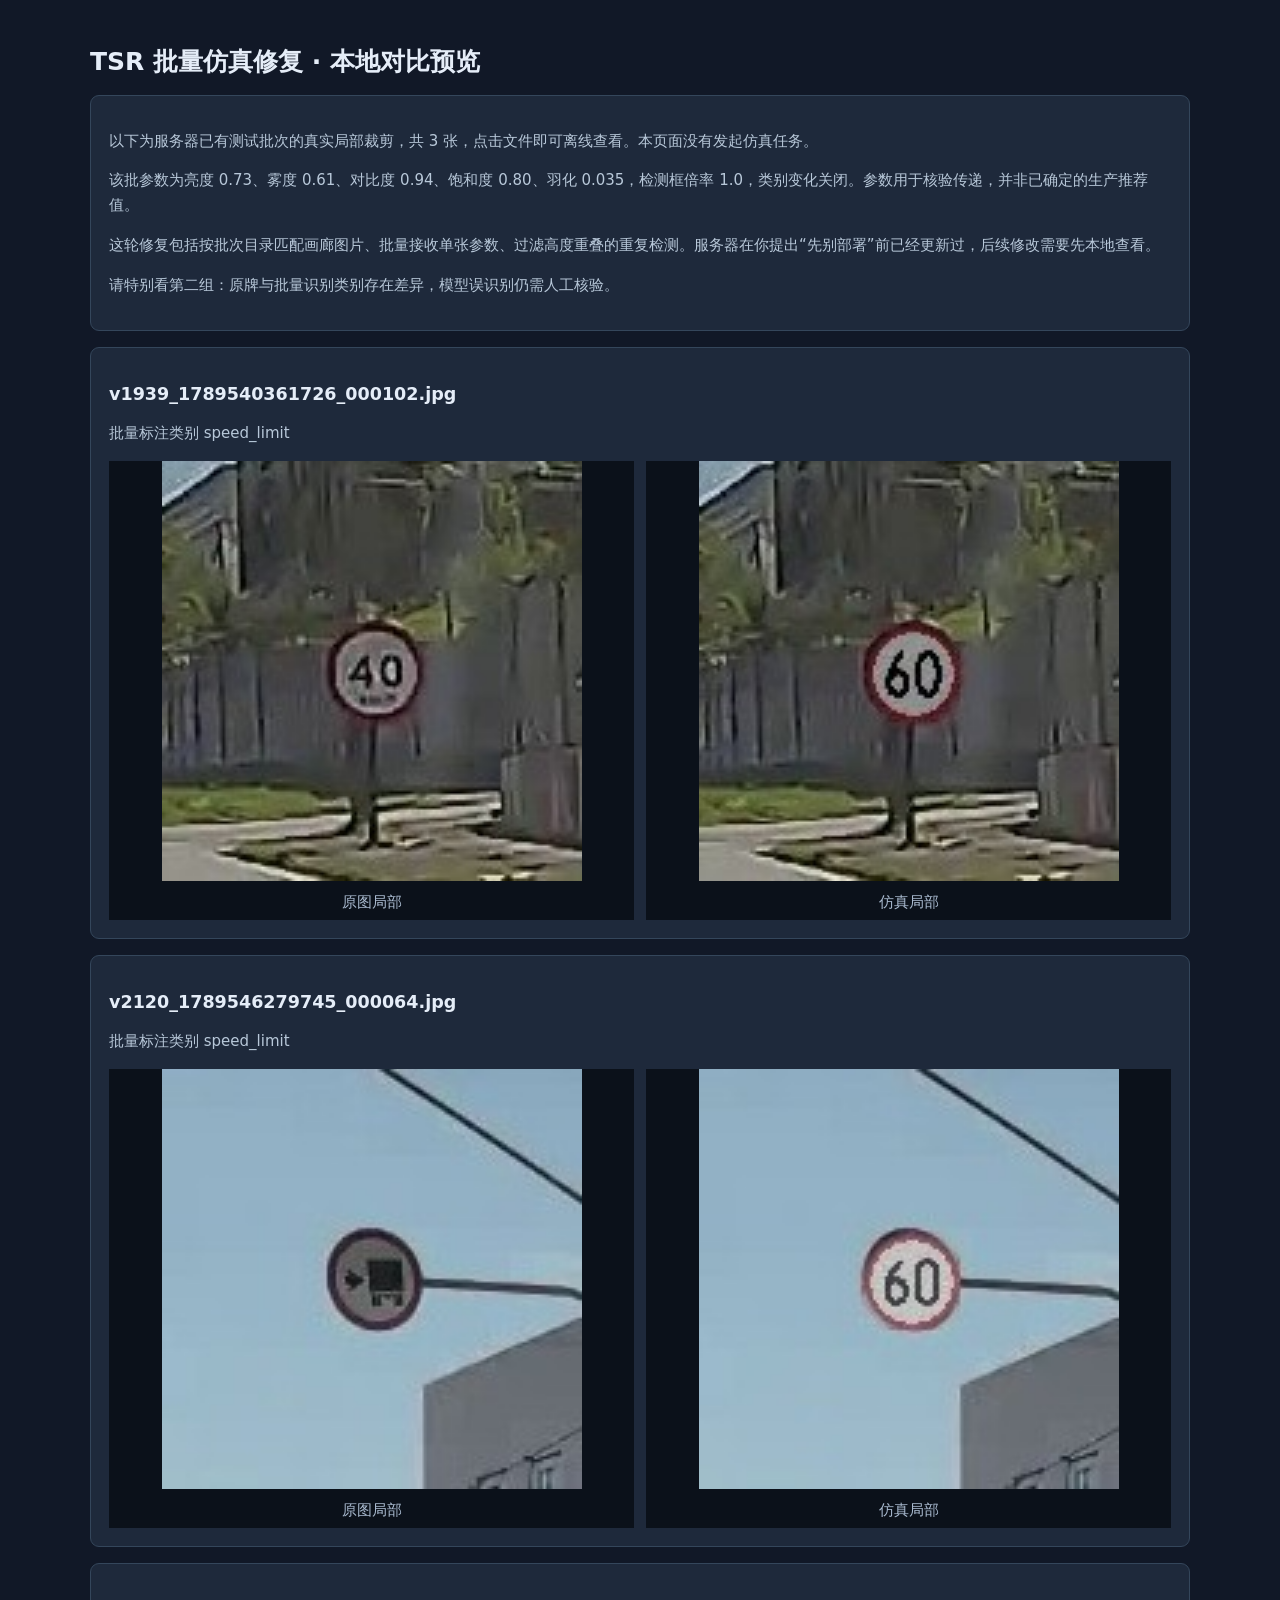
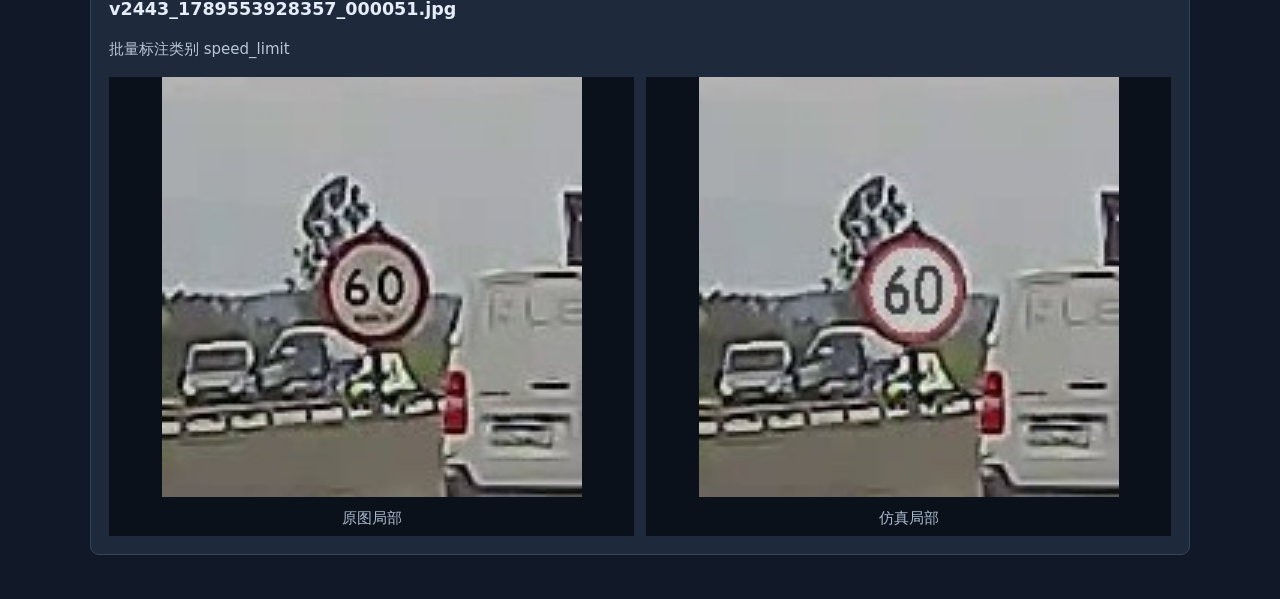
==== TSR批量仿真_本地对比预览.html @ d5512f15 "﻿借鉴 Gemini 方案：新增 degrade_v3，光度/模糊/噪点对齐全部升级 用户提供了 code_sim.py（Gemini 给的 TSR 仿真方案），逐条对照后采纳了 其中三个真正有改进价" ====
<!doctype html><html lang="zh-CN"><meta charset="utf-8"><meta name="viewport" content="width=device-width,initial-scale=1"><title>TSR 批量仿真修复 本地对比预览</title><style>body{margin:0;background:#111827;color:#e5edf8;font:15px system-ui}main{max-width:1100px;margin:auto;padding:28px}h1{font-size:25px}p{color:#b8c8d9;line-height:1.65}.notice,article{background:#1e293b;border:1px solid #34465b;border-radius:9px;padding:18px;margin:16px 0}.pair{display:grid;grid-template-columns:1fr 1fr;gap:12px}figure{margin:0;background:#0b111a;text-align:center}img{width:100%;max-height:420px;object-fit:contain;image-rendering:auto}figcaption{padding:8px;color:#aabbd0}@media(max-width:600px){.pair{grid-template-columns:1fr}}</style><main><h1>TSR 批量仿真修复 · 本地对比预览</h1><div class="notice"><p>以下为服务器已有测试批次的真实局部裁剪，共 3 张，点击文件即可离线查看。本页面没有发起仿真任务。</p><p>该批参数为亮度 0.73、雾度 0.61、对比度 0.94、饱和度 0.80、羽化 0.035，检测框倍率 1.0，类别变化关闭。参数用于核验传递，并非已确定的生产推荐值。</p><p>这轮修复包括按批次目录匹配画廊图片、批量接收单张参数、过滤高度重叠的重复检测。服务器在你提出“先别部署”前已经更新过，后续修改需要先本地查看。</p><p>请特别看第二组：原牌与批量识别类别存在差异，模型误识别仍需人工核验。</p></div><article><h3>v1939_1789540361726_000102.jpg</h3><p>批量标注类别 speed_limit</p><div class="pair"><figure><img src="[data-uri]" alt="原图局部"><figcaption>原图局部</figcaption></figure><figure><img src="[data-uri]" alt="仿真局部"><figcaption>仿真局部</figcaption></figure></div></article><article><h3>v2120_1789546279745_000064.jpg</h3><p>批量标注类别 speed_limit</p><div class="pair"><figure><img src="[data-uri]" alt="原图局部"><figcaption>原图局部</figcaption></figure><figure><img src="[data-uri]" alt="仿真局部"><figcaption>仿真局部</figcaption></figure></div></article><article><h3>v2443_1789553928357_000051.jpg</h3><p>批量标注类别 speed_limit</p><div class="pair"><figure><img src="[data-uri]" alt="原图局部"><figcaption>原图局部</figcaption></figure><figure><img src="[data-uri]" alt="仿真局部"><figcaption>仿真局部</figcaption></figure></div></article></main></html>
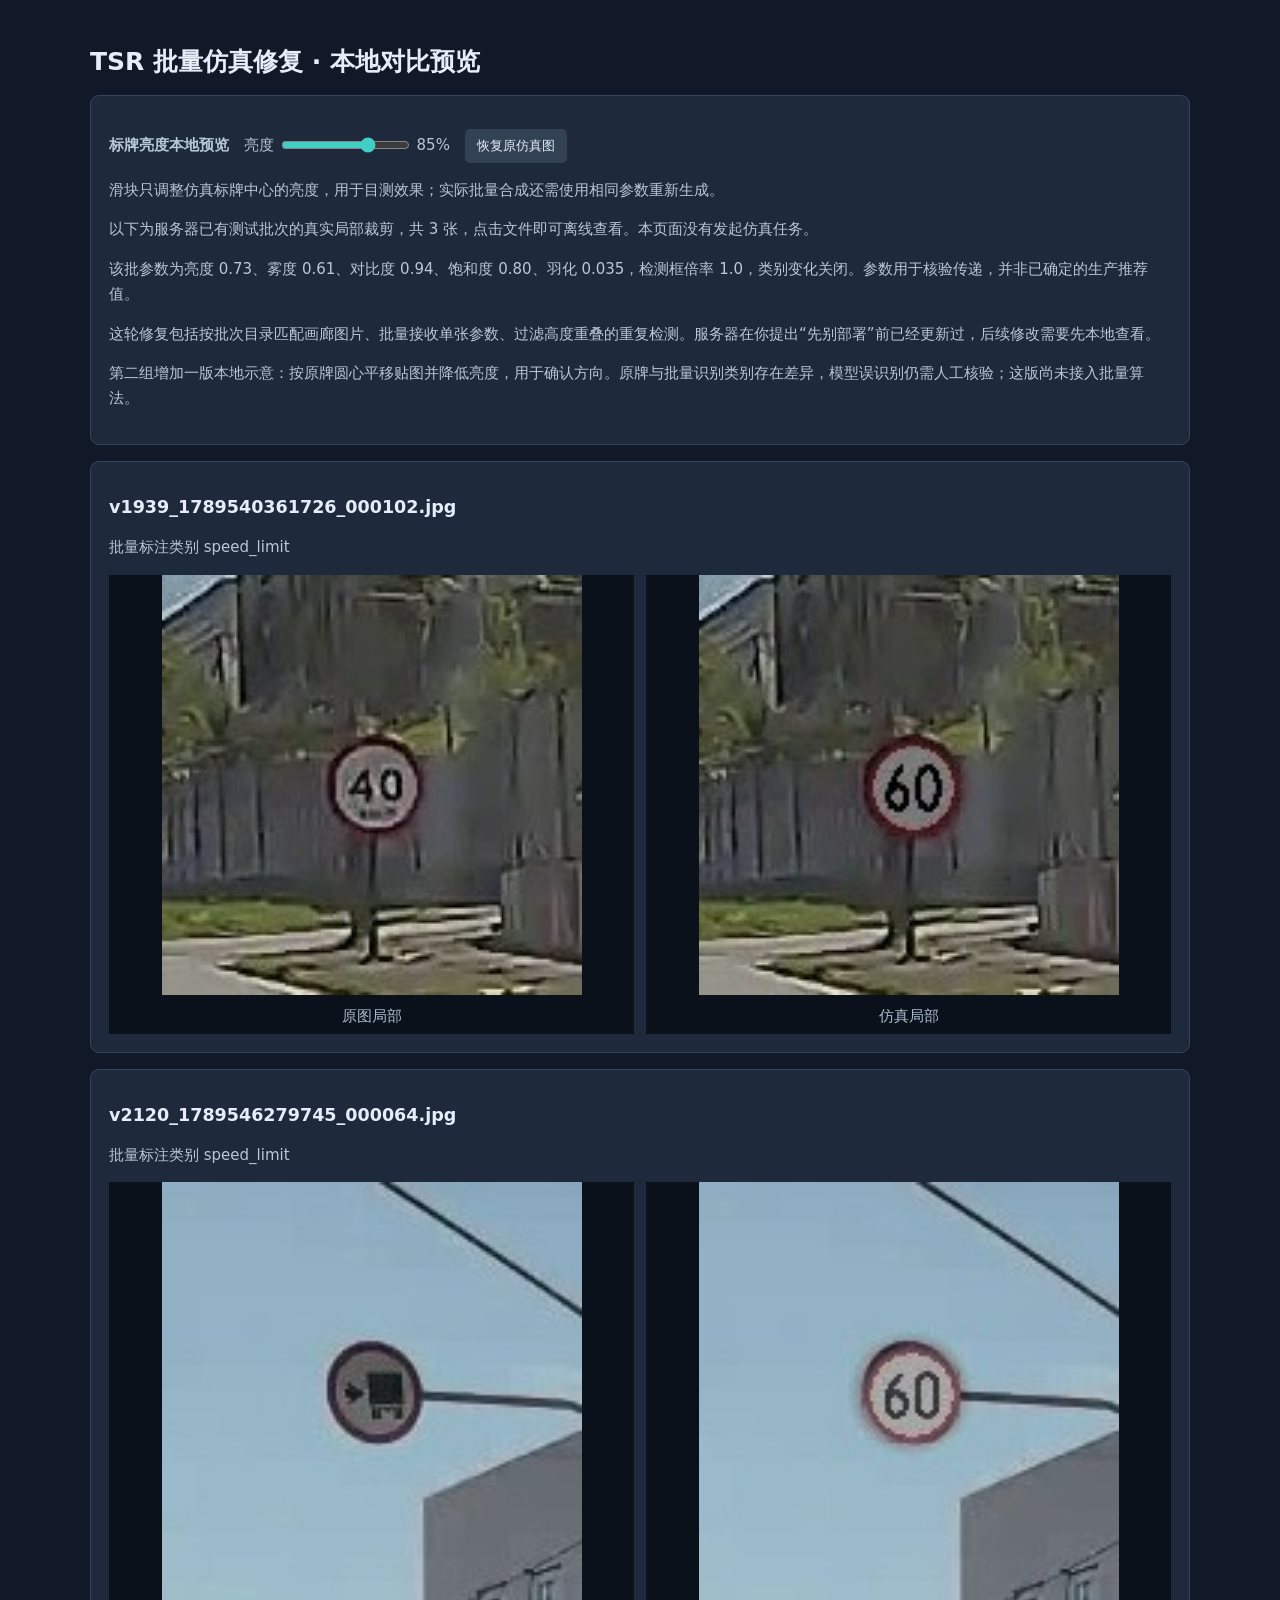
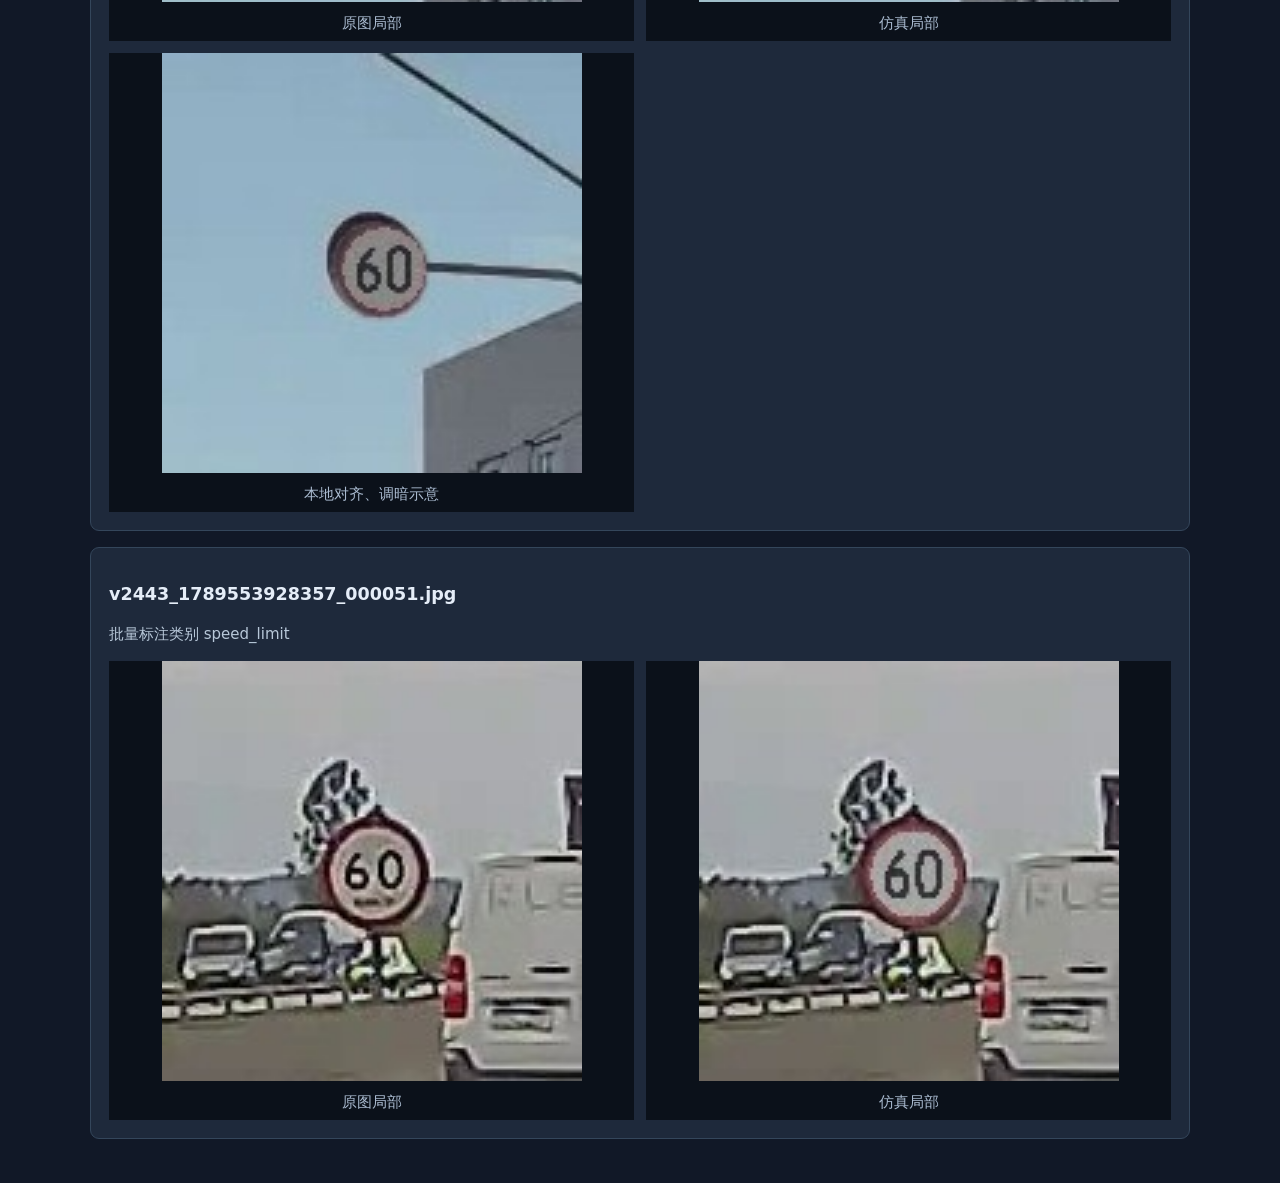
==== commit 3ad59288: "﻿新增 auto_qc.py：三道门控自动剔除穿帮样本 借鉴 code_sim.py 的 Auto-QC 思路，但做了两处适配：    原方案要 MobileSAM 输出的原牌 Mask —— 我们没" ====
--- a/TSR批量仿真_本地对比预览.html
+++ b/TSR批量仿真_本地对比预览.html
@@ -1 +1,38 @@
-<!doctype html><html lang="zh-CN"><meta charset="utf-8"><meta name="viewport" content="width=device-width,initial-scale=1"><title>TSR 批量仿真修复 本地对比预览</title><style>body{margin:0;background:#111827;color:#e5edf8;font:15px system-ui}main{max-width:1100px;margin:auto;padding:28px}h1{font-size:25px}p{color:#b8c8d9;line-height:1.65}.notice,article{background:#1e293b;border:1px solid #34465b;border-radius:9px;padding:18px;margin:16px 0}.pair{display:grid;grid-template-columns:1fr 1fr;gap:12px}figure{margin:0;background:#0b111a;text-align:center}img{width:100%;max-height:420px;object-fit:contain;image-rendering:auto}figcaption{padding:8px;color:#aabbd0}@media(max-width:600px){.pair{grid-template-columns:1fr}}</style><main><h1>TSR 批量仿真修复 · 本地对比预览</h1><div class="notice"><p>以下为服务器已有测试批次的真实局部裁剪，共 3 张，点击文件即可离线查看。本页面没有发起仿真任务。</p><p>该批参数为亮度 0.73、雾度 0.61、对比度 0.94、饱和度 0.80、羽化 0.035，检测框倍率 1.0，类别变化关闭。参数用于核验传递，并非已确定的生产推荐值。</p><p>这轮修复包括按批次目录匹配画廊图片、批量接收单张参数、过滤高度重叠的重复检测。服务器在你提出“先别部署”前已经更新过，后续修改需要先本地查看。</p><p>请特别看第二组：原牌与批量识别类别存在差异，模型误识别仍需人工核验。</p></div><article><h3>v1939_1789540361726_000102.jpg</h3><p>批量标注类别 speed_limit</p><div class="pair"><figure><img src="[data-uri]" alt="原图局部"><figcaption>原图局部</figcaption></figure><figure><img src="[data-uri]" alt="仿真局部"><figcaption>仿真局部</figcaption></figure></div></article><article><h3>v2120_1789546279745_000064.jpg</h3><p>批量标注类别 speed_limit</p><div class="pair"><figure><img src="[data-uri]" alt="原图局部"><figcaption>原图局部</figcaption></figure><figure><img src="[data-uri]" alt="仿真局部"><figcaption>仿真局部</figcaption></figure></div></article><article><h3>v2443_1789553928357_000051.jpg</h3><p>批量标注类别 speed_limit</p><div class="pair"><figure><img src="[data-uri]" alt="原图局部"><figcaption>原图局部</figcaption></figure><figure><img src="[data-uri]" alt="仿真局部"><figcaption>仿真局部</figcaption></figure></div></article></main></html>+<!doctype html><html lang="zh-CN"><meta charset="utf-8"><meta name="viewport" content="width=device-width,initial-scale=1"><title>TSR 批量仿真修复 本地对比预览</title><style>body{margin:0;background:#111827;color:#e5edf8;font:15px system-ui}main{max-width:1100px;margin:auto;padding:28px}h1{font-size:25px}p{color:#b8c8d9;line-height:1.65}.notice,article{background:#1e293b;border:1px solid #34465b;border-radius:9px;padding:18px;margin:16px 0}.pair{display:grid;grid-template-columns:1fr 1fr;gap:12px}figure{margin:0;background:#0b111a;text-align:center}img{width:100%;max-height:420px;object-fit:contain;image-rendering:auto}figcaption{padding:8px;color:#aabbd0}canvas{width:100%;max-height:420px;object-fit:contain}input{accent-color:#40cfc4;vertical-align:middle}button{background:#334155;color:#e5edf8;border:0;padding:8px 12px;border-radius:5px;cursor:pointer}@media(max-width:600px){.pair{grid-template-columns:1fr}}</style><main><h1>TSR 批量仿真修复 · 本地对比预览</h1><div class="notice"><p><strong>标牌亮度本地预览</strong>　<label>亮度 <input id="gain" type="range" min="0.5" max="1" value="0.85" step="0.01"> <span id="gainValue">85%</span></label>　<button id="reset" type="button">恢复原仿真图</button></p><p>滑块只调整仿真标牌中心的亮度，用于目测效果；实际批量合成还需使用相同参数重新生成。</p><p>以下为服务器已有测试批次的真实局部裁剪，共 3 张，点击文件即可离线查看。本页面没有发起仿真任务。</p><p>该批参数为亮度 0.73、雾度 0.61、对比度 0.94、饱和度 0.80、羽化 0.035，检测框倍率 1.0，类别变化关闭。参数用于核验传递，并非已确定的生产推荐值。</p><p>这轮修复包括按批次目录匹配画廊图片、批量接收单张参数、过滤高度重叠的重复检测。服务器在你提出“先别部署”前已经更新过，后续修改需要先本地查看。</p><p>第二组增加一版本地示意：按原牌圆心平移贴图并降低亮度，用于确认方向。原牌与批量识别类别存在差异，模型误识别仍需人工核验；这版尚未接入批量算法。</p></div><article><h3>v1939_1789540361726_000102.jpg</h3><p>批量标注类别 speed_limit</p><div class="pair"><figure><img src="[data-uri]" alt="原图局部"><figcaption>原图局部</figcaption></figure><figure><img src="[data-uri]" alt="仿真局部"><figcaption>仿真局部</figcaption></figure></div></article><article><h3>v2120_1789546279745_000064.jpg</h3><p>批量标注类别 speed_limit</p><div class="pair"><figure><img src="[data-uri]" alt="原图局部"><figcaption>原图局部</figcaption></figure><figure><img src="[data-uri]" alt="仿真局部"><figcaption>仿真局部</figcaption></figure><figure><img src="[data-uri]" alt="本地对齐调暗示意"><figcaption>本地对齐、调暗示意</figcaption></figure></div></article><article><h3>v2443_1789553928357_000051.jpg</h3><p>批量标注类别 speed_limit</p><div class="pair"><figure><img src="[data-uri]" alt="原图局部"><figcaption>原图局部</figcaption></figure><figure><img src="[data-uri]" alt="仿真局部"><figcaption>仿真局部</figcaption></figure></div></article></main><script>
+const slider=document.getElementById('gain');
+const value=document.getElementById('gainValue');
+const reset=document.getElementById('reset');
+const originalImages=[...document.querySelectorAll('figure:nth-child(2) img')];
+const views=originalImages.map((img)=>{
+  const canvas=document.createElement('canvas');
+  canvas.setAttribute('aria-label','调整亮度后的仿真标牌局部');
+  img.replaceWith(canvas);
+  return {img,canvas,original:null};
+});
+function prepare(view){
+  const {img,canvas}=view;
+  if(!img.naturalWidth)return;
+  canvas.width=img.naturalWidth;canvas.height=img.naturalHeight;
+  const ctx=canvas.getContext('2d',{willReadFrequently:true});
+  ctx.drawImage(img,0,0);view.original=ctx.getImageData(0,0,canvas.width,canvas.height);
+  render(view);
+}
+function render(view){
+  if(!view.original)return;
+  const {canvas,original}=view,ctx=canvas.getContext('2d');
+  const output=ctx.createImageData(canvas.width,canvas.height);output.data.set(original.data);
+  const factor=Number(slider.value),w=canvas.width,h=canvas.height;
+  // 裁剪以检测框中心为中心，标牌宽高约为裁剪边长的四分之一。
+  for(let y=0;y<h;y++)for(let x=0;x<w;x++){
+    const distance=Math.hypot((x-w/2)/(w*0.135),(y-h/2)/(h*0.135));
+    const weight=Math.max(0,Math.min(1,(1.12-distance)/0.20));
+    if(!weight)continue;
+    const i=(y*w+x)*4,scale=1-(1-factor)*weight;
+    output.data[i]*=scale;output.data[i+1]*=scale;output.data[i+2]*=scale;
+  }
+  ctx.putImageData(output,0,0);
+}
+slider.addEventListener('input',()=>{value.textContent=Math.round(Number(slider.value)*100)+'%';views.forEach(render)});
+reset.addEventListener('click',()=>{slider.value='1';slider.dispatchEvent(new Event('input'))});
+views.forEach(view=>{if(view.img.complete)prepare(view);else view.img.addEventListener('load',()=>prepare(view),{once:true})});
+</script></html>
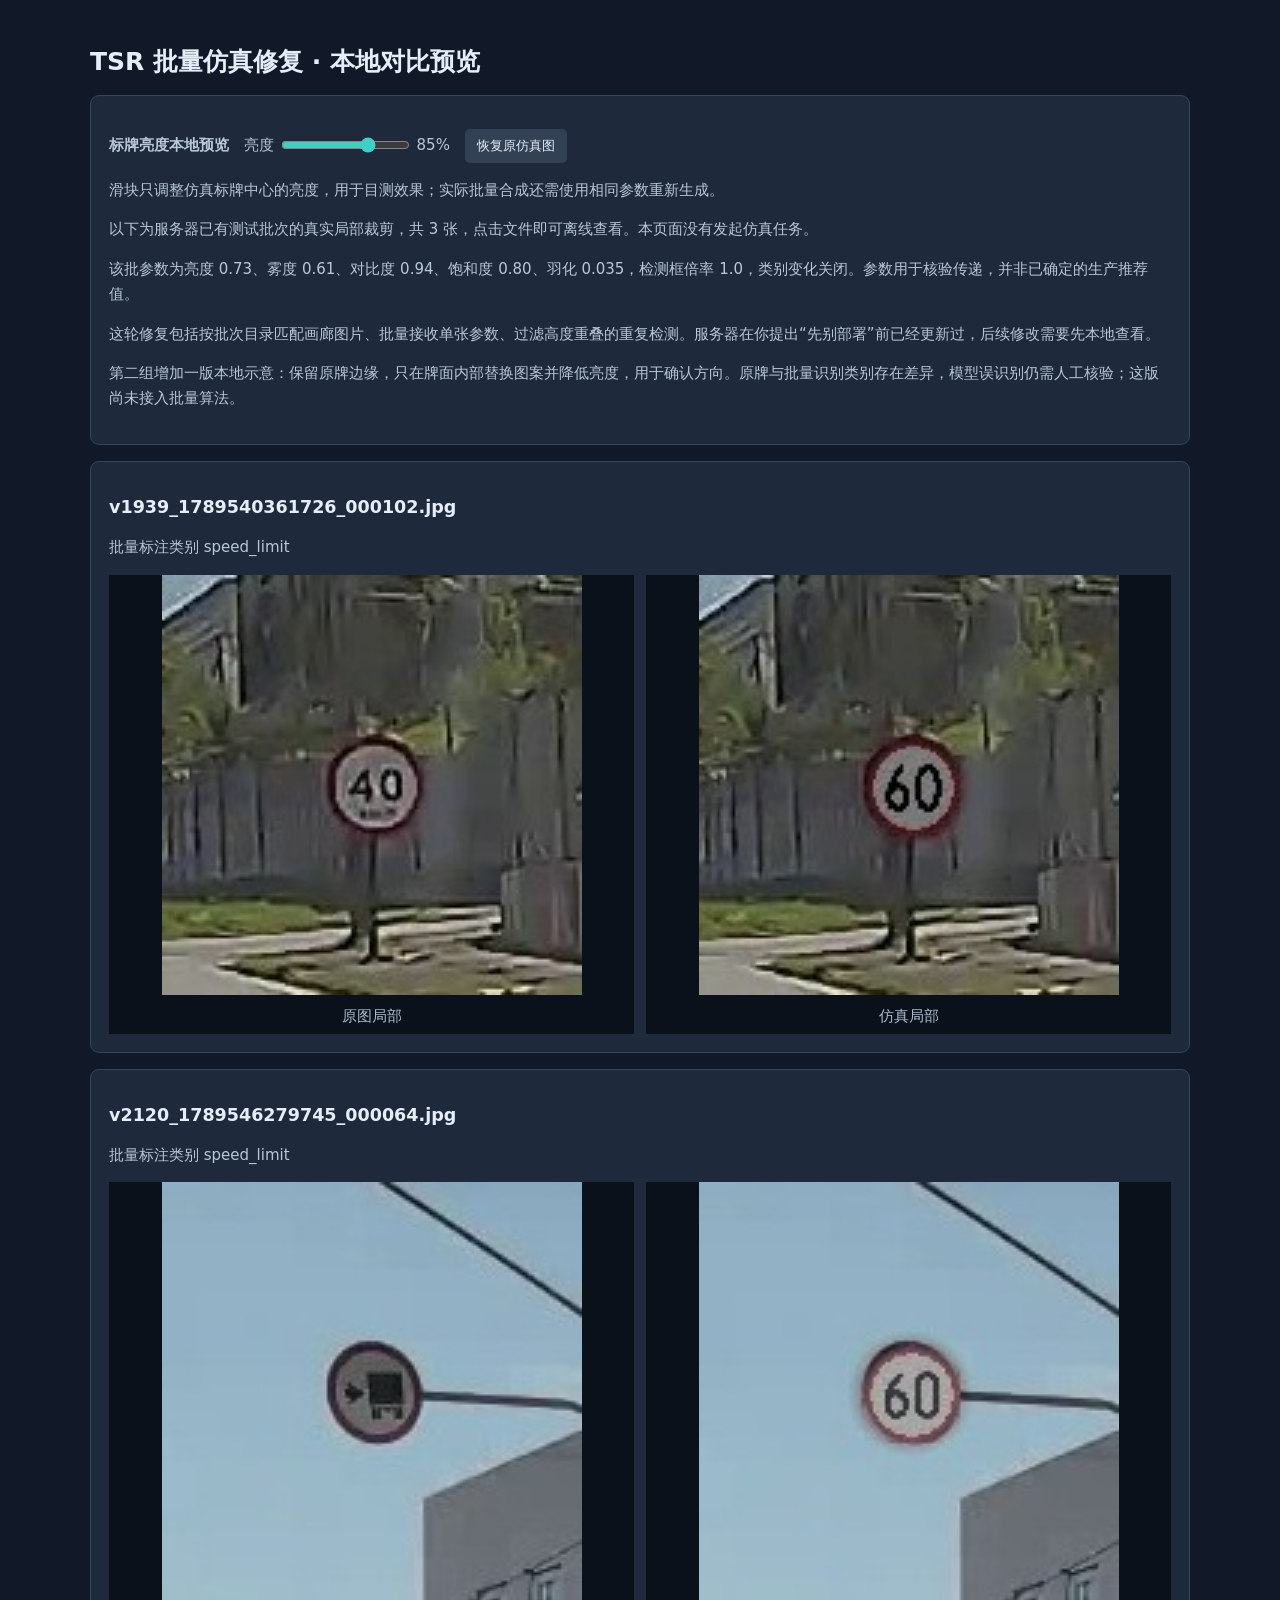
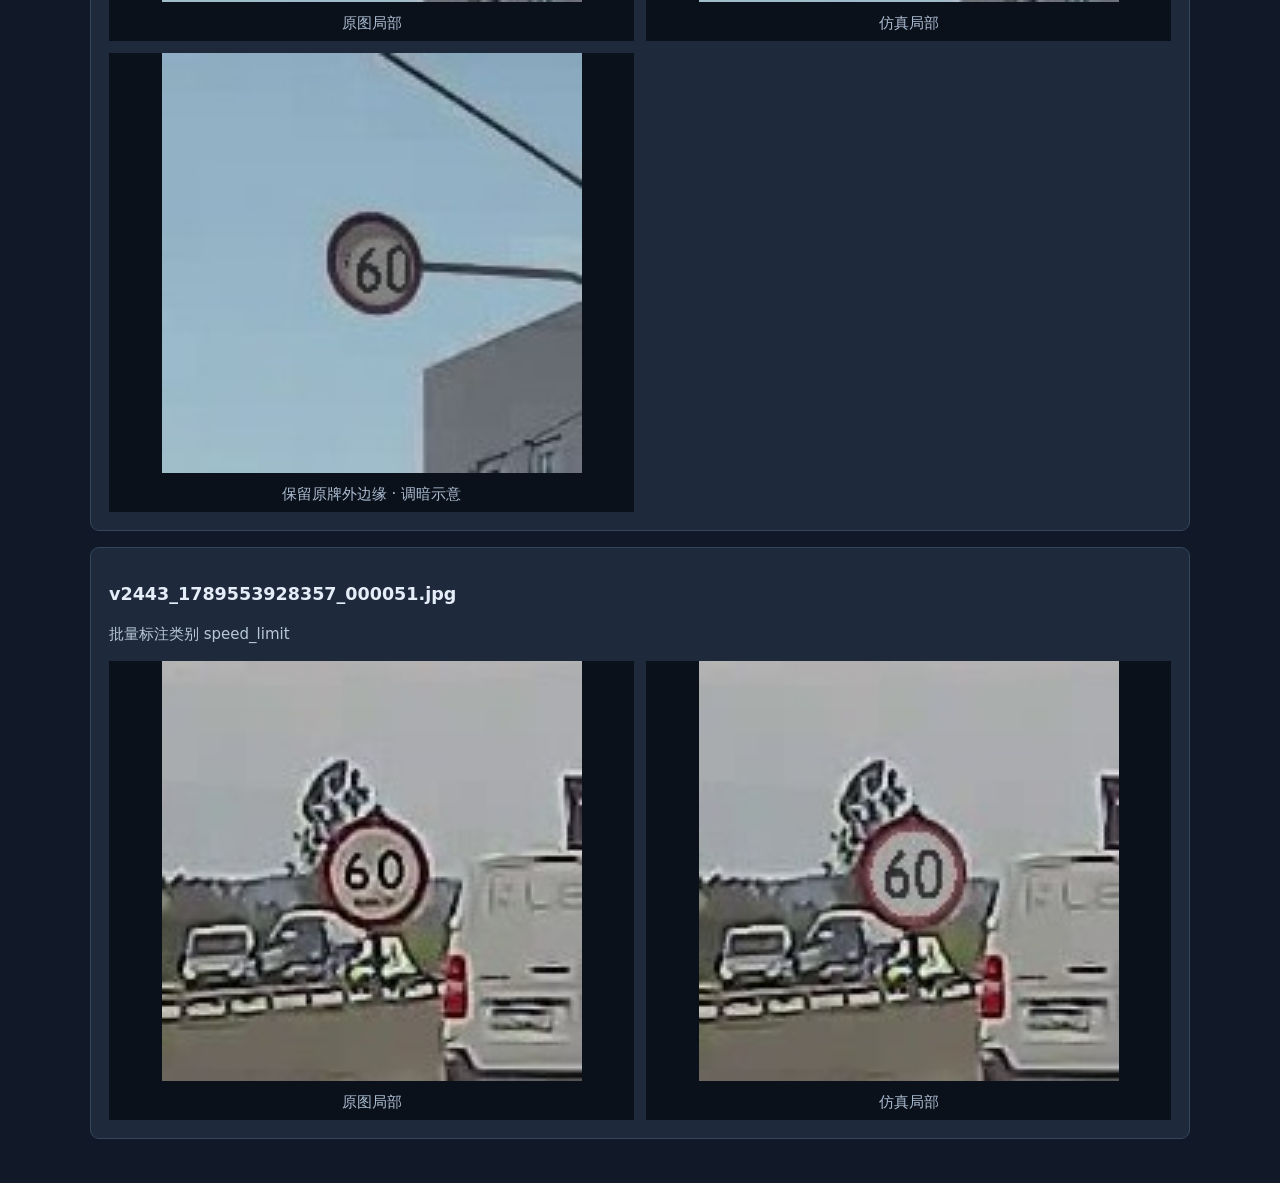
==== commit 019a97b2: "﻿修 qc_check 缺返回值 + Gate1 改用宽松判据（通过率 61.5% → 71.8%） 三个 bug：  1) qc_check 缺最后的 return    前面用字符串替换改 Gat" ====
--- a/TSR批量仿真_本地对比预览.html
+++ b/TSR批量仿真_本地对比预览.html
@@ -1,4 +1,4 @@
-<!doctype html><html lang="zh-CN"><meta charset="utf-8"><meta name="viewport" content="width=device-width,initial-scale=1"><title>TSR 批量仿真修复 本地对比预览</title><style>body{margin:0;background:#111827;color:#e5edf8;font:15px system-ui}main{max-width:1100px;margin:auto;padding:28px}h1{font-size:25px}p{color:#b8c8d9;line-height:1.65}.notice,article{background:#1e293b;border:1px solid #34465b;border-radius:9px;padding:18px;margin:16px 0}.pair{display:grid;grid-template-columns:1fr 1fr;gap:12px}figure{margin:0;background:#0b111a;text-align:center}img{width:100%;max-height:420px;object-fit:contain;image-rendering:auto}figcaption{padding:8px;color:#aabbd0}canvas{width:100%;max-height:420px;object-fit:contain}input{accent-color:#40cfc4;vertical-align:middle}button{background:#334155;color:#e5edf8;border:0;padding:8px 12px;border-radius:5px;cursor:pointer}@media(max-width:600px){.pair{grid-template-columns:1fr}}</style><main><h1>TSR 批量仿真修复 · 本地对比预览</h1><div class="notice"><p><strong>标牌亮度本地预览</strong>　<label>亮度 <input id="gain" type="range" min="0.5" max="1" value="0.85" step="0.01"> <span id="gainValue">85%</span></label>　<button id="reset" type="button">恢复原仿真图</button></p><p>滑块只调整仿真标牌中心的亮度，用于目测效果；实际批量合成还需使用相同参数重新生成。</p><p>以下为服务器已有测试批次的真实局部裁剪，共 3 张，点击文件即可离线查看。本页面没有发起仿真任务。</p><p>该批参数为亮度 0.73、雾度 0.61、对比度 0.94、饱和度 0.80、羽化 0.035，检测框倍率 1.0，类别变化关闭。参数用于核验传递，并非已确定的生产推荐值。</p><p>这轮修复包括按批次目录匹配画廊图片、批量接收单张参数、过滤高度重叠的重复检测。服务器在你提出“先别部署”前已经更新过，后续修改需要先本地查看。</p><p>第二组增加一版本地示意：按原牌圆心平移贴图并降低亮度，用于确认方向。原牌与批量识别类别存在差异，模型误识别仍需人工核验；这版尚未接入批量算法。</p></div><article><h3>v1939_1789540361726_000102.jpg</h3><p>批量标注类别 speed_limit</p><div class="pair"><figure><img src="[data-uri]" alt="原图局部"><figcaption>原图局部</figcaption></figure><figure><img src="[data-uri]" alt="仿真局部"><figcaption>仿真局部</figcaption></figure></div></article><article><h3>v2120_1789546279745_000064.jpg</h3><p>批量标注类别 speed_limit</p><div class="pair"><figure><img src="[data-uri]" alt="原图局部"><figcaption>原图局部</figcaption></figure><figure><img src="[data-uri]" alt="仿真局部"><figcaption>仿真局部</figcaption></figure><figure><img src="[data-uri]" alt="本地对齐调暗示意"><figcaption>本地对齐、调暗示意</figcaption></figure></div></article><article><h3>v2443_1789553928357_000051.jpg</h3><p>批量标注类别 speed_limit</p><div class="pair"><figure><img src="[data-uri]" alt="原图局部"><figcaption>原图局部</figcaption></figure><figure><img src="[data-uri]" alt="仿真局部"><figcaption>仿真局部</figcaption></figure></div></article></main><script>
+<!doctype html><html lang="zh-CN"><meta charset="utf-8"><meta name="viewport" content="width=device-width,initial-scale=1"><title>TSR 批量仿真修复 本地对比预览</title><style>body{margin:0;background:#111827;color:#e5edf8;font:15px system-ui}main{max-width:1100px;margin:auto;padding:28px}h1{font-size:25px}p{color:#b8c8d9;line-height:1.65}.notice,article{background:#1e293b;border:1px solid #34465b;border-radius:9px;padding:18px;margin:16px 0}.pair{display:grid;grid-template-columns:1fr 1fr;gap:12px}figure{margin:0;background:#0b111a;text-align:center}img{width:100%;max-height:420px;object-fit:contain;image-rendering:auto}figcaption{padding:8px;color:#aabbd0}canvas{width:100%;max-height:420px;object-fit:contain}input{accent-color:#40cfc4;vertical-align:middle}button{background:#334155;color:#e5edf8;border:0;padding:8px 12px;border-radius:5px;cursor:pointer}@media(max-width:600px){.pair{grid-template-columns:1fr}}</style><main><h1>TSR 批量仿真修复 · 本地对比预览</h1><div class="notice"><p><strong>标牌亮度本地预览</strong>　<label>亮度 <input id="gain" type="range" min="0.5" max="1" value="0.85" step="0.01"> <span id="gainValue">85%</span></label>　<button id="reset" type="button">恢复原仿真图</button></p><p>滑块只调整仿真标牌中心的亮度，用于目测效果；实际批量合成还需使用相同参数重新生成。</p><p>以下为服务器已有测试批次的真实局部裁剪，共 3 张，点击文件即可离线查看。本页面没有发起仿真任务。</p><p>该批参数为亮度 0.73、雾度 0.61、对比度 0.94、饱和度 0.80、羽化 0.035，检测框倍率 1.0，类别变化关闭。参数用于核验传递，并非已确定的生产推荐值。</p><p>这轮修复包括按批次目录匹配画廊图片、批量接收单张参数、过滤高度重叠的重复检测。服务器在你提出“先别部署”前已经更新过，后续修改需要先本地查看。</p><p>第二组增加一版本地示意：保留原牌边缘，只在牌面内部替换图案并降低亮度，用于确认方向。原牌与批量识别类别存在差异，模型误识别仍需人工核验；这版尚未接入批量算法。</p></div><article><h3>v1939_1789540361726_000102.jpg</h3><p>批量标注类别 speed_limit</p><div class="pair"><figure><img src="[data-uri]" alt="原图局部"><figcaption>原图局部</figcaption></figure><figure><img src="[data-uri]" alt="仿真局部"><figcaption>仿真局部</figcaption></figure></div></article><article><h3>v2120_1789546279745_000064.jpg</h3><p>批量标注类别 speed_limit</p><div class="pair"><figure><img src="[data-uri]" alt="原图局部"><figcaption>原图局部</figcaption></figure><figure><img src="[data-uri]" alt="仿真局部"><figcaption>仿真局部</figcaption></figure><figure><img src="[data-uri]" alt="保留原牌外边缘的本地示意"><figcaption>保留原牌外边缘 · 调暗示意</figcaption></figure></div></article><article><h3>v2443_1789553928357_000051.jpg</h3><p>批量标注类别 speed_limit</p><div class="pair"><figure><img src="[data-uri]" alt="原图局部"><figcaption>原图局部</figcaption></figure><figure><img src="[data-uri]" alt="仿真局部"><figcaption>仿真局部</figcaption></figure></div></article></main><script>
 const slider=document.getElementById('gain');
 const value=document.getElementById('gainValue');
 const reset=document.getElementById('reset');
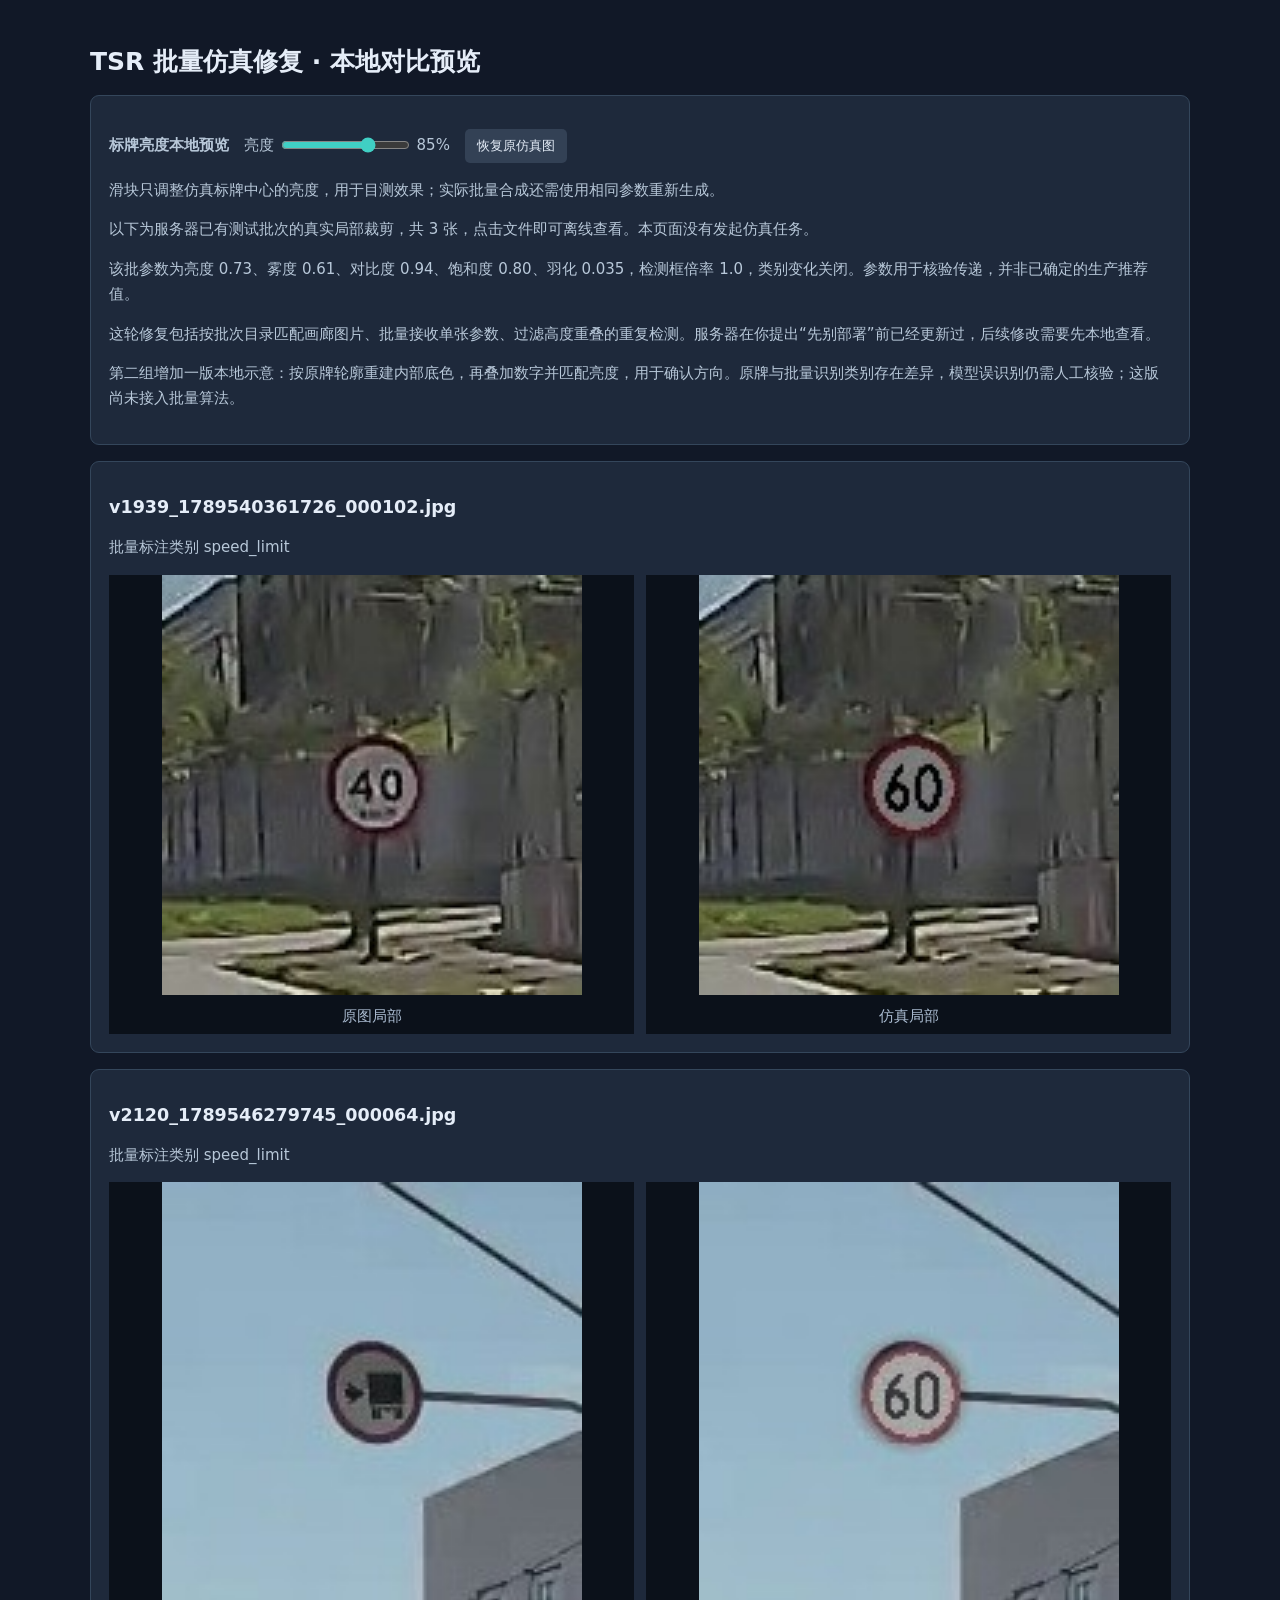
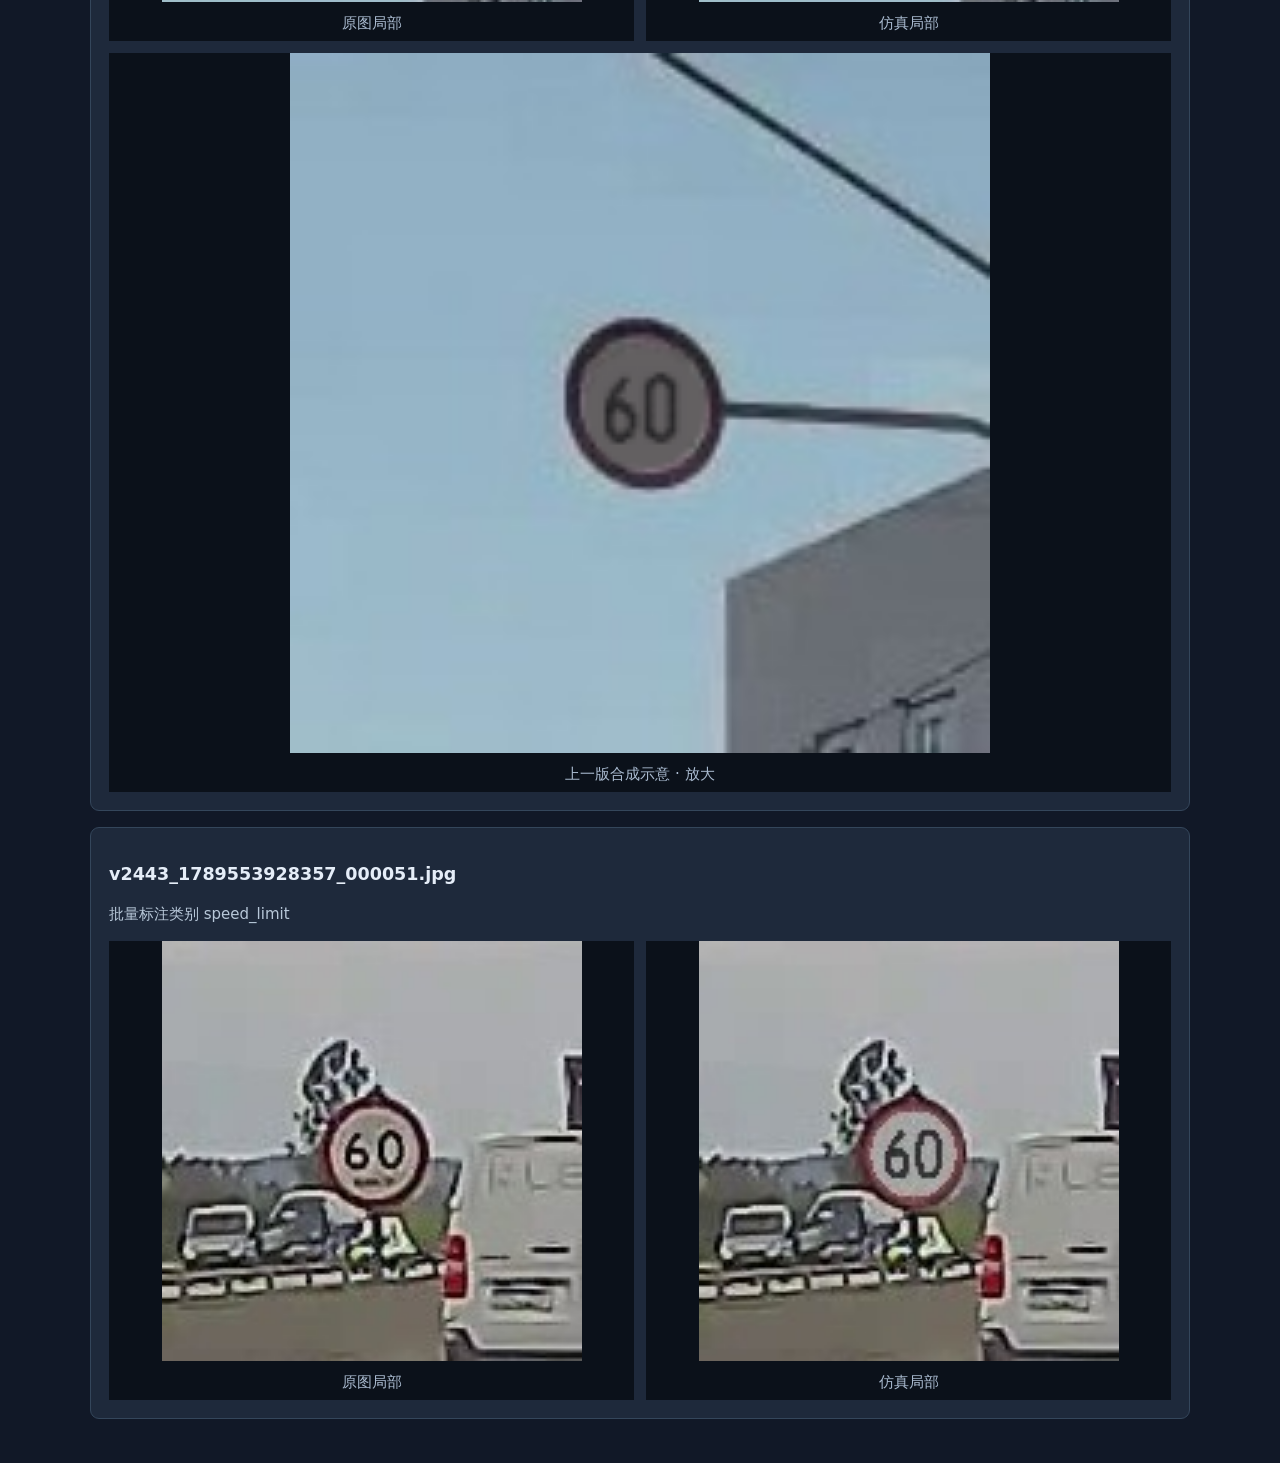
==== commit 67de1d2f: "﻿新增 auto_tune（逐帧寻优）+ Gate4 模型自检，完整四道质检漏斗 按用户转述的三点建议落地：  1) YOLO 框做临时 bg_mask    我们的做法等价并且更好：直接用素材自身 " ====
--- a/TSR批量仿真_本地对比预览.html
+++ b/TSR批量仿真_本地对比预览.html
@@ -1,4 +1,4 @@
-<!doctype html><html lang="zh-CN"><meta charset="utf-8"><meta name="viewport" content="width=device-width,initial-scale=1"><title>TSR 批量仿真修复 本地对比预览</title><style>body{margin:0;background:#111827;color:#e5edf8;font:15px system-ui}main{max-width:1100px;margin:auto;padding:28px}h1{font-size:25px}p{color:#b8c8d9;line-height:1.65}.notice,article{background:#1e293b;border:1px solid #34465b;border-radius:9px;padding:18px;margin:16px 0}.pair{display:grid;grid-template-columns:1fr 1fr;gap:12px}figure{margin:0;background:#0b111a;text-align:center}img{width:100%;max-height:420px;object-fit:contain;image-rendering:auto}figcaption{padding:8px;color:#aabbd0}canvas{width:100%;max-height:420px;object-fit:contain}input{accent-color:#40cfc4;vertical-align:middle}button{background:#334155;color:#e5edf8;border:0;padding:8px 12px;border-radius:5px;cursor:pointer}@media(max-width:600px){.pair{grid-template-columns:1fr}}</style><main><h1>TSR 批量仿真修复 · 本地对比预览</h1><div class="notice"><p><strong>标牌亮度本地预览</strong>　<label>亮度 <input id="gain" type="range" min="0.5" max="1" value="0.85" step="0.01"> <span id="gainValue">85%</span></label>　<button id="reset" type="button">恢复原仿真图</button></p><p>滑块只调整仿真标牌中心的亮度，用于目测效果；实际批量合成还需使用相同参数重新生成。</p><p>以下为服务器已有测试批次的真实局部裁剪，共 3 张，点击文件即可离线查看。本页面没有发起仿真任务。</p><p>该批参数为亮度 0.73、雾度 0.61、对比度 0.94、饱和度 0.80、羽化 0.035，检测框倍率 1.0，类别变化关闭。参数用于核验传递，并非已确定的生产推荐值。</p><p>这轮修复包括按批次目录匹配画廊图片、批量接收单张参数、过滤高度重叠的重复检测。服务器在你提出“先别部署”前已经更新过，后续修改需要先本地查看。</p><p>第二组增加一版本地示意：保留原牌边缘，只在牌面内部替换图案并降低亮度，用于确认方向。原牌与批量识别类别存在差异，模型误识别仍需人工核验；这版尚未接入批量算法。</p></div><article><h3>v1939_1789540361726_000102.jpg</h3><p>批量标注类别 speed_limit</p><div class="pair"><figure><img src="[data-uri]" alt="原图局部"><figcaption>原图局部</figcaption></figure><figure><img src="[data-uri]" alt="仿真局部"><figcaption>仿真局部</figcaption></figure></div></article><article><h3>v2120_1789546279745_000064.jpg</h3><p>批量标注类别 speed_limit</p><div class="pair"><figure><img src="[data-uri]" alt="原图局部"><figcaption>原图局部</figcaption></figure><figure><img src="[data-uri]" alt="仿真局部"><figcaption>仿真局部</figcaption></figure><figure><img src="[data-uri]" alt="保留原牌外边缘的本地示意"><figcaption>保留原牌外边缘 · 调暗示意</figcaption></figure></div></article><article><h3>v2443_1789553928357_000051.jpg</h3><p>批量标注类别 speed_limit</p><div class="pair"><figure><img src="[data-uri]" alt="原图局部"><figcaption>原图局部</figcaption></figure><figure><img src="[data-uri]" alt="仿真局部"><figcaption>仿真局部</figcaption></figure></div></article></main><script>
+<!doctype html><html lang="zh-CN"><meta charset="utf-8"><meta name="viewport" content="width=device-width,initial-scale=1"><title>TSR 批量仿真修复 本地对比预览</title><style>body{margin:0;background:#111827;color:#e5edf8;font:15px system-ui}main{max-width:1100px;margin:auto;padding:28px}h1{font-size:25px}p{color:#b8c8d9;line-height:1.65}.notice,article{background:#1e293b;border:1px solid #34465b;border-radius:9px;padding:18px;margin:16px 0}.pair{display:grid;grid-template-columns:1fr 1fr;gap:12px}figure{margin:0;background:#0b111a;text-align:center}img{width:100%;max-height:420px;object-fit:contain;image-rendering:auto}figcaption{padding:8px;color:#aabbd0}.enlarged{grid-column:1 / -1}.enlarged img{width:min(100%,700px);max-height:none}canvas{width:100%;max-height:420px;object-fit:contain}input{accent-color:#40cfc4;vertical-align:middle}button{background:#334155;color:#e5edf8;border:0;padding:8px 12px;border-radius:5px;cursor:pointer}@media(max-width:600px){.pair{grid-template-columns:1fr}}</style><main><h1>TSR 批量仿真修复 · 本地对比预览</h1><div class="notice"><p><strong>标牌亮度本地预览</strong>　<label>亮度 <input id="gain" type="range" min="0.5" max="1" value="0.85" step="0.01"> <span id="gainValue">85%</span></label>　<button id="reset" type="button">恢复原仿真图</button></p><p>滑块只调整仿真标牌中心的亮度，用于目测效果；实际批量合成还需使用相同参数重新生成。</p><p>以下为服务器已有测试批次的真实局部裁剪，共 3 张，点击文件即可离线查看。本页面没有发起仿真任务。</p><p>该批参数为亮度 0.73、雾度 0.61、对比度 0.94、饱和度 0.80、羽化 0.035，检测框倍率 1.0，类别变化关闭。参数用于核验传递，并非已确定的生产推荐值。</p><p>这轮修复包括按批次目录匹配画廊图片、批量接收单张参数、过滤高度重叠的重复检测。服务器在你提出“先别部署”前已经更新过，后续修改需要先本地查看。</p><p>第二组增加一版本地示意：按原牌轮廓重建内部底色，再叠加数字并匹配亮度，用于确认方向。原牌与批量识别类别存在差异，模型误识别仍需人工核验；这版尚未接入批量算法。</p></div><article><h3>v1939_1789540361726_000102.jpg</h3><p>批量标注类别 speed_limit</p><div class="pair"><figure><img src="[data-uri]" alt="原图局部"><figcaption>原图局部</figcaption></figure><figure><img src="[data-uri]" alt="仿真局部"><figcaption>仿真局部</figcaption></figure></div></article><article><h3>v2120_1789546279745_000064.jpg</h3><p>批量标注类别 speed_limit</p><div class="pair"><figure><img src="[data-uri]" alt="原图局部"><figcaption>原图局部</figcaption></figure><figure><img src="[data-uri]" alt="仿真局部"><figcaption>仿真局部</figcaption></figure><figure class="enlarged"><img src="[data-uri]" alt="放大的上一版合成示意"><figcaption>上一版合成示意 · 放大</figcaption></figure></div></article><article><h3>v2443_1789553928357_000051.jpg</h3><p>批量标注类别 speed_limit</p><div class="pair"><figure><img src="[data-uri]" alt="原图局部"><figcaption>原图局部</figcaption></figure><figure><img src="[data-uri]" alt="仿真局部"><figcaption>仿真局部</figcaption></figure></div></article></main><script>
 const slider=document.getElementById('gain');
 const value=document.getElementById('gainValue');
 const reset=document.getElementById('reset');
